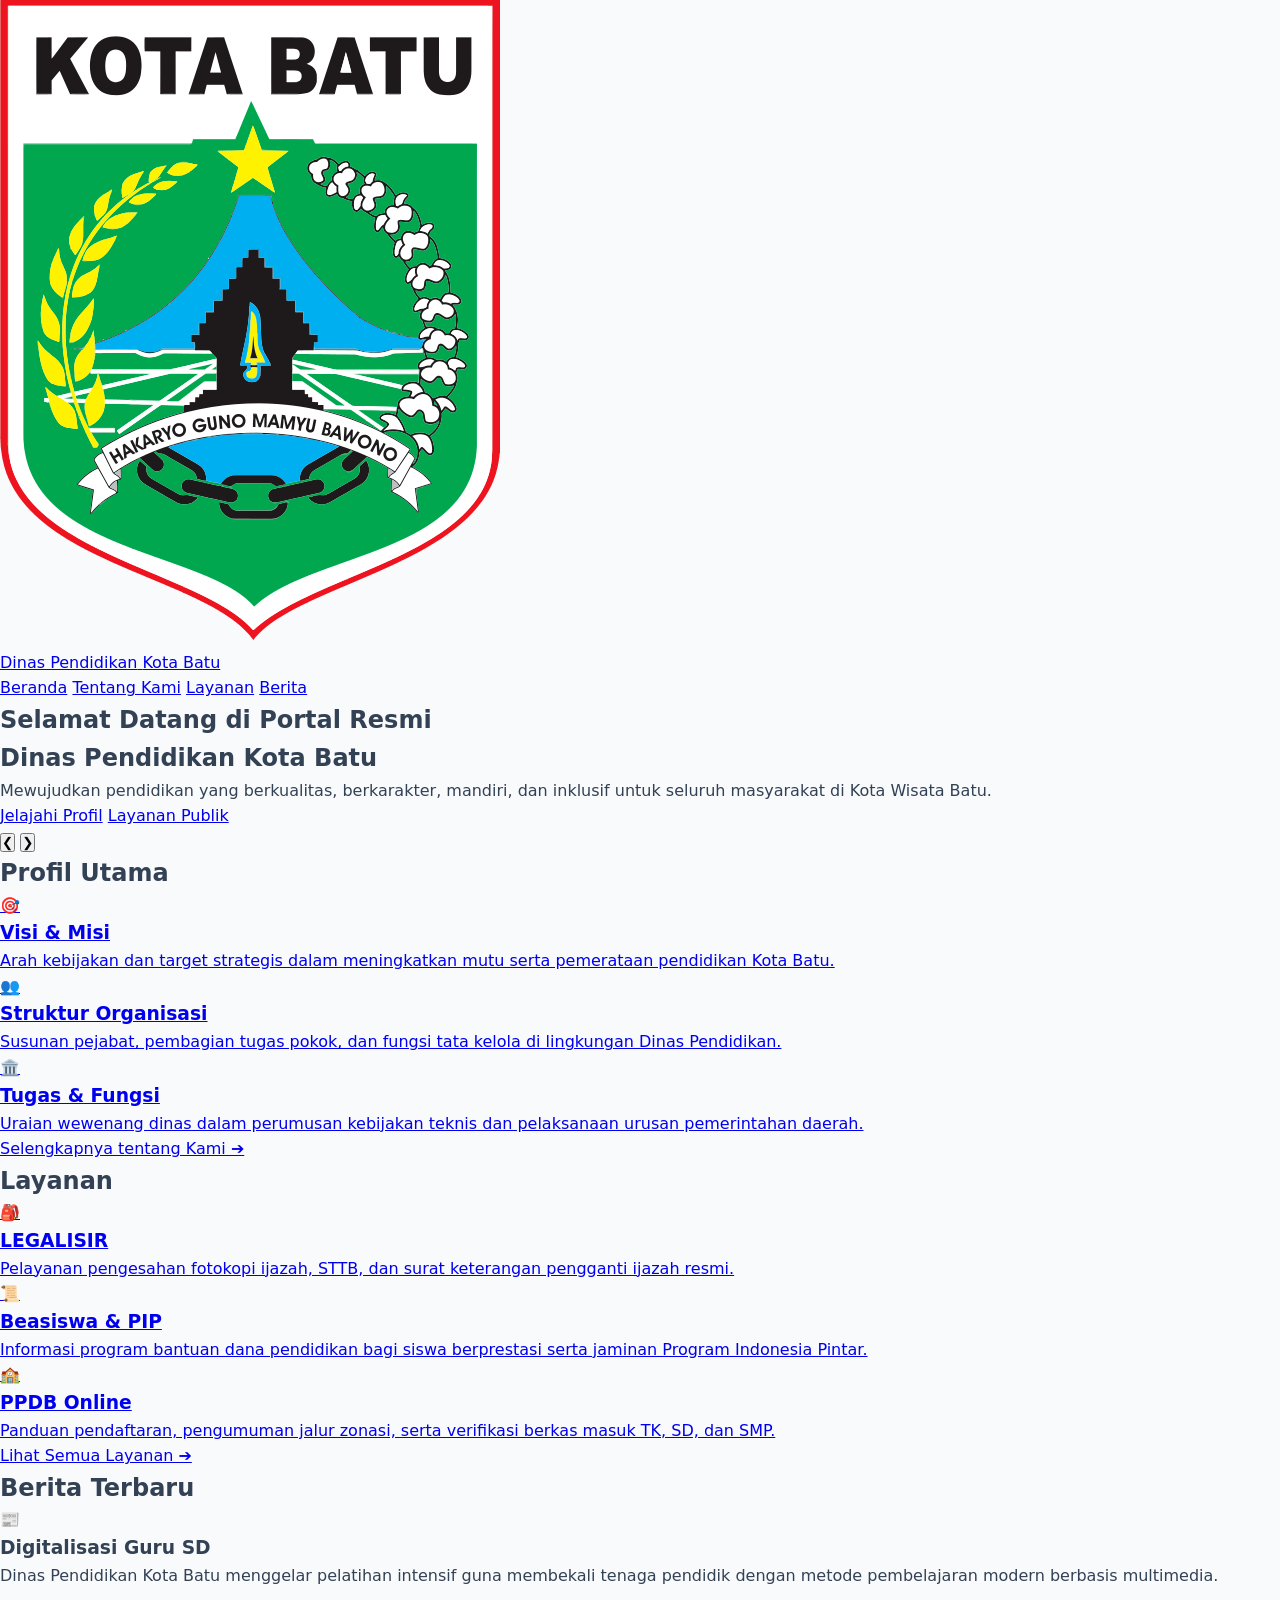
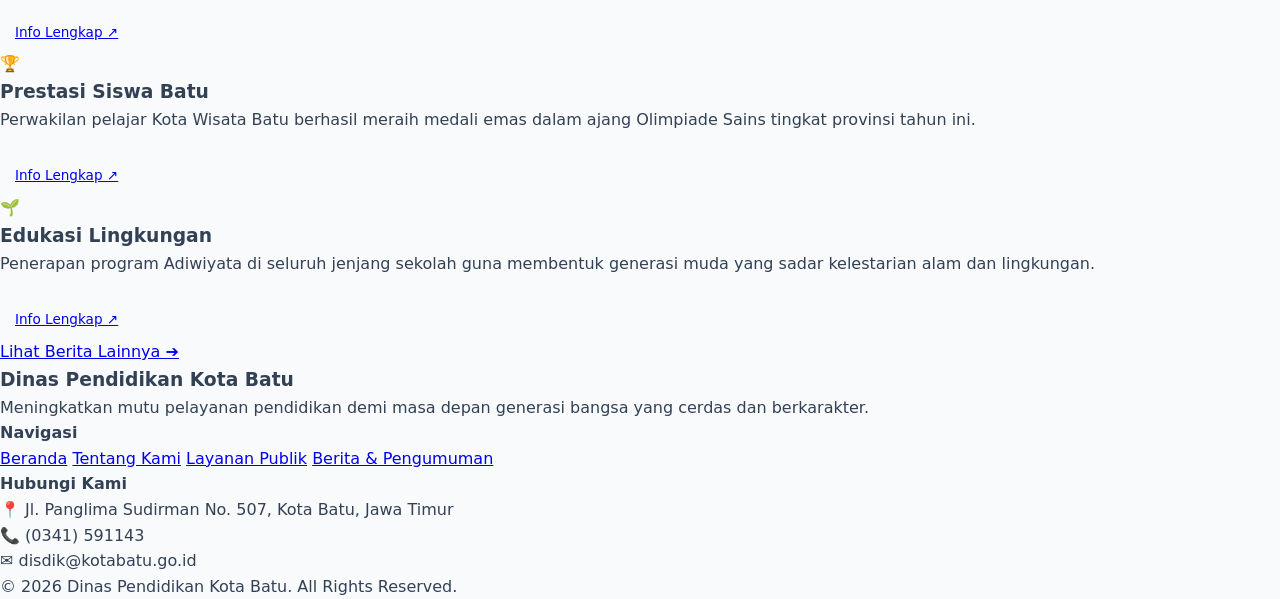
==== index.html @ 6e07c4e6 "Update index.html" ====
<!DOCTYPE html>
<html lang="id">
<head>
    <meta charset="UTF-8">
    <meta name="viewport" content="width=device-width, initial-scale=1.0">
    <title>Dindik Kota Batu - Beranda</title>
    <!-- MENGGUNAKAN FILE CSS UTAMA ANDA -->
    <link rel="stylesheet" href="style.css">
</head>
<body>

    <!-- BAGIAN NAVIGATION HEADER -->
    <header>
        <div class="logo">
            <a href="index.html">
                <img src="kotabatu.png" alt="Logo Kota Batu">
                <div class="logo-title">
                    <span class="text-top">Dinas Pendidikan</span>
                    <span class="text-bottom">Kota Batu</span>
                </div>
            </a>
        </div>
        
        <!-- TOMBOL HAMBURGER MOBILE -->
        <div class="menu-toggle" id="mobile-menu">
            <span class="bar"></span>
            <span class="bar"></span>
            <span class="bar"></span>
        </div>
        
        <!-- Bagian Menu Navigasi -->
        <nav>
            <a href="index.html" class="active">Beranda</a>
            <a href="tentang.html">Tentang Kami</a>
            <a href="layanan.html">Layanan</a>
            <a href="berita.html">Berita</a>
        </nav>
    </header>

    <!-- KONTEN UTAMA WEBSITE -->
    <main>
        <!-- 1. HERO SECTION WITH SLIDER -->
        <section class="hero-section">
            <div class="hero-slider">
                <div class="slide active" style="background-image: url('images/pemandangan1.jpg');"></div>
                <div class="slide" style="background-image: url('images/guru1.jpg');"></div>
                <div class="slide" style="background-image: url('images/anak\ SD.jpg');"></div>
            </div>

            <div class="hero-overlay"></div> 
            
            <div class="hero-content">
                <h1>Selamat Datang di Portal Resmi<br><span class="highlight">Dinas Pendidikan Kota Batu</span></h1>
                <p>Mewujudkan pendidikan yang berkualitas, berkarakter, mandiri, dan inklusif untuk seluruh masyarakat di Kota Wisata Batu.</p>
                <div class="hero-buttons">
                    <a href="tentang.html" class="btn btn-primary">Jelajahi Profil</a>
                    <a href="layanan.html" class="btn btn-secondary">Layanan Publik</a>
                </div>
            </div>

            <button class="slider-btn prev-btn" aria-label="Sebelumnya">❮</button>
            <button class="slider-btn next-btn" aria-label="Berikutnya">❯</button>

            <div class="slider-dots">
                <span class="dot active"></span>
                <span class="dot"></span>
                <span class="dot"></span>
            </div>
        </section>

        <!-- 2. PROFIL UTAMA SECTION (GRID LAYOUT) -->
        <section id="profil" class="services-section">
            <div class="services-container">
                <div class="services-header">
                    <h2>Profil Utama</h2>
                </div>
                
                <div class="services-grid">
                    <!-- KARTU VISI MISI -->
                    <a href="tentang.html#visi-misi" class="service-card-wrapper">
                        <div class="service-card">
                            <div class="service-icon">🎯</div>
                            <h3>Visi & Misi</h3>
                            <p>Arah kebijakan dan target strategis dalam meningkatkan mutu serta pemerataan pendidikan Kota Batu.</p>
                        </div>
                    </a>

                    <!-- KARTU STRUKTUR ORGANISASI -->
                    <a href="tentang.html#struktur" class="service-card-wrapper">
                        <div class="service-card">
                            <div class="service-icon">👥</div>
                            <h3>Struktur Organisasi</h3>
                            <p>Susunan pejabat, pembagian tugas pokok, dan fungsi tata kelola di lingkungan Dinas Pendidikan.</p>
                        </div>
                    </a>

                    <!-- KARTU SEJARAH / TUGAS POKOK -->
                    <a href="tentang.html#tupoksi" class="service-card-wrapper">
                        <div class="service-card">
                            <div class="service-icon">🏛️</div>
                            <h3>Tugas & Fungsi</h3>
                            <p>Uraian wewenang dinas dalam perumusan kebijakan teknis dan pelaksanaan urusan pemerintahan daerah.</p>
                        </div>
                    </a>
                </div>

                <!-- TOMBOL SELENGKAPNYA PROFIL -->
                <div class="section-action">
                    <a href="tentang.html" class="btn-more">Selengkapnya tentang Kami ➔</a>
                </div>
            </div>
        </section>
        <!-- 3. LAYANAN UNGGULAN SECTION (GRID LAYOUT) -->
        <section id="layanan" class="services-section">
            <div class="services-container">
                <div class="services-header">
                    <h2>Layanan</h2>
                </div>
                
                <div class="services-grid">
                    <!-- KARTU LEGALISIR -->
                    <a href="layanan.html#legalisir" class="service-card-wrapper">
                        <div class="service-card">
                            <div class="service-icon">🎒</div>
                            <h3>LEGALISIR</h3>
                            <p>Pelayanan pengesahan fotokopi ijazah, STTB, dan surat keterangan pengganti ijazah resmi.</p>
                        </div>
                    </a>

                    <!-- KARTU BEASISWA & PIP -->
                    <a href="layanan.html#beasiswa-pip" class="service-card-wrapper">
                        <div class="service-card">
                            <div class="service-icon">📜</div>
                            <h3>Beasiswa & PIP</h3>
                            <p>Informasi program bantuan dana pendidikan bagi siswa berprestasi serta jaminan Program Indonesia Pintar.</p>
                        </div>
                    </a>

                    <!-- KARTU PPDB -->
                    <a href="layanan.html#ppdb" class="service-card-wrapper">
                        <div class="service-card">
                            <div class="service-icon">🏫</div>
                            <h3>PPDB Online</h3>
                            <p>Panduan pendaftaran, pengumuman jalur zonasi, serta verifikasi berkas masuk TK, SD, dan SMP.</p>
                        </div>
                    </a>
                </div>

                <!-- SATU TOMBOL SELENGKAPNYA LAYANAN -->
                <div class="section-action">
                    <a href="layanan.html" class="btn-more">Lihat Semua Layanan ➔</a>
                </div>
            </div>
        </section>

        <!-- 4. SEKSI BERITA TERBARU (SINKRON TOTAL DENGAN FORMAT SECTION LAYANAN) -->
        <section id="berita" class="services-section">
            <div class="services-container">
                <div class="services-header">
                    <h2>Berita Terbaru</h2>
                </div>
                
                <div class="services-grid">
                    <!-- KARTU BERITA 1 -->
                    <div class="service-card" id="berita-1">
                        <div class="service-icon">📰</div>
                        <h3>Digitalisasi Guru SD</h3>
                        <p style="margin-bottom: 25px;">Dinas Pendidikan Kota Batu menggelar pelatihan intensif guna membekali tenaga pendidik dengan metode pembelajaran modern berbasis multimedia.</p>
                        <div style="display: flex; gap: 10px; margin-top: auto; flex-wrap: wrap;">
                            <a href="berita.html" class="btn-more" style="padding: 8px 15px; font-size: 0.85rem;">Info Lengkap ↗</a>
                        </div>
                    </div>

                    <!-- KARTU BERITA 2 -->
                    <div class="service-card" id="berita-2">
                        <div class="service-icon">🏆</div>
                        <h3>Prestasi Siswa Batu</h3>
                        <p style="margin-bottom: 25px;">Perwakilan pelajar Kota Wisata Batu berhasil meraih medali emas dalam ajang Olimpiade Sains tingkat provinsi tahun ini.</p>
                        <div style="display: flex; gap: 10px; margin-top: auto; flex-wrap: wrap;">
                            <a href="berita.html" class="btn-more" style="padding: 8px 15px; font-size: 0.85rem;">Info Lengkap ↗</a>
                        </div>
                    </div>

                    <!-- KARTU BERITA 3 -->
                    <div class="service-card" id="berita-3">
                        <div class="service-icon">🌱</div>
                        <h3>Edukasi Lingkungan</h3>
                        <p style="margin-bottom: 25px;">Penerapan program Adiwiyata di seluruh jenjang sekolah guna membentuk generasi muda yang sadar kelestarian alam dan lingkungan.</p>
                        <div style="display: flex; gap: 10px; margin-top: auto; flex-wrap: wrap;">
                            <a href="berita.html" class="btn-more" style="padding: 8px 15px; font-size: 0.85rem;">Info Lengkap ↗</a>
                        </div>
                    </div>
                </div>

                <!-- SATU TOMBOL SELENGKAPNYA BERITA -->
                <div class="section-action">
                    <a href="berita.html" class="btn-more">Lihat Berita Lainnya ➔</a>
                </div>
            </div>
        </section>
    </main>

    <!-- BAGIAN FOOTER (SINKRON DENGAN HALAMAN LAYANAN) -->
    <footer class="site-footer">
        <div class="footer-main">
            <div class="footer-column footer-brand">
                <h3>Dinas Pendidikan Kota Batu</h3>
                <p>Meningkatkan mutu pelayanan pendidikan demi masa depan generasi bangsa yang cerdas dan berkarakter.</p>
            </div>
            <div class="footer-column footer-links">
                <h4>Navigasi</h4>
                <a href="index.html">Beranda</a>
                <a href="tentang.html">Tentang Kami</a>
                <a href="layanan.html">Layanan Publik</a>
                <a href="berita.html">Berita & Pengumuman</a>
            </div>
            <div class="footer-column footer-contact-info">
                <h4>Hubungi Kami</h4>
                <p>📍 Jl. Panglima Sudirman No. 507, Kota Batu, Jawa Timur</p>
                <p>📞 (0341) 591143</p>
                <p>✉️ disdik@kotabatu.go.id</p>
            </div>
        </div>
        <div class="footer-copyright">
            <p>&copy; 2026 Dinas Pendidikan Kota Batu. All Rights Reserved.</p>
        </div>
    </footer>

    <!-- SKRIP UTAMA WEBSITE -->
    <script src="script.js"></script>
</body>
</html>
---- style.css ----
:root {
    --primary-color: #1e3a8a;    
    --accent-color: #059669;     
    --accent-hover: #047857;
    --text-main: #334155;        
    --text-muted: #64748b;       
    --bg-body: #f8fafc;          
    --bg-card: #ffffff;
    --border-color: #e2e8f0;
    --radius-md: 12px;
    --shadow-sm: 0 4px 6px -1px rgba(0, 0, 0, 0.05);
    --shadow-lg: 0 10px 15px -3px rgba(30, 58, 138, 0.08);
}

* {
    margin: 0;
    padding: 0;
    box-sizing: border-box;
    font-family: 'Segoe UI', system-ui, sans-serif;
}

body {
    background-color: var(--bg-body);
    color: var(--text-main);
    line-height: 1.6;
}

.hero-header {
    background: linear-gradient(135deg, #1e3a8a 0%, #0f172a 100%);
    color: #ffffff;
    padding: 4rem 1.5rem;
    text-align: center;
    border-bottom: 5px solid var(--accent-color);
}

.header-container {
    max-width: 800px;
    margin: 0 auto;
}

.hero-tag {
    background-color: rgba(5, 150, 105, 0.2);
    border: 1px solid var(--accent-color);
    color: #34d399;
    padding: 0.4rem 1rem;
    border-radius: 50px;
    font-size: 0.85rem;
    font-weight: 600;
    display: inline-block;
    margin-bottom: 1.2rem;
}

.hero-title {
    font-size: 2.5rem;
    font-weight: 800;
    margin-bottom: 1rem;
}

.hero-subtitle {
    color: #cbd5e1;
    font-size: 1.1rem;
}

.main-container {
    max-width: 1240px;
    margin: 3rem auto;
    padding: 0 1.5rem;
    display: grid;
    grid-template-columns: 1fr;
    gap: 2.5rem;
}

@media (min-width: 992px) {
    .main-container {
        grid-template-columns: 7fr 5fr;
        align-items: start;
    }
    .sticky-column {
        position: sticky;
        top: 2rem;
    }
}

.left-column {
    display: flex;
    flex-direction: column;
    gap: 2rem;
}

.card-box {
    background-color: var(--bg-card);
    border: 1px solid var(--border-color);
    border-radius: var(--radius-md);
    padding: 2rem;
    box-shadow: var(--shadow-sm);
}

.card-box.no-margin { margin: 0; }

.section-title {
    font-size: 1.35rem;
    color: var(--primary-color);
    margin-bottom: 1.5rem;
}

.sub-title {
    font-size: 1.15rem;
    color: var(--primary-color);
    margin-bottom: 1.2rem;
}

.grid-2-col {
    display: grid;
    grid-template-columns: repeat(auto-fit, minmax(250px, 1fr));
    gap: 1.5rem;
}

.grid-2-col.gap-small { gap: 1rem; }

.info-item {
    display: flex;
    gap: 1rem;
}

.info-icon {
    font-size: 1.75rem;
    background: #f1f5f9;
    padding: 0.5rem;
    border-radius: 8px;
    height: fit-content;
}

.info-item h3 { font-size: 1.05rem; margin-bottom: 0.25rem;}
.info-item p { font-size: 0.9rem; color: var(--text-muted); }

.table-wrapper {
    overflow-x: auto;
    border: 1px solid var(--border-color);
    border-radius: 8px;
}

table {
    width: 100%;
    border-collapse: collapse;
}

th {
    background-color: #f1f5f9;
    color: var(--primary-color);
    padding: 0.75rem 1rem;
}

td {
    padding: 1rem;
    border-bottom: 1px solid var(--border-color);
}

.font-bold { font-weight: 600; }
.list-styled { list-style: none; }
.list-styled li { margin-bottom: 0.75rem; display: flex; gap: 0.5rem; }
.list-styled li span { color: var(--accent-color); font-weight: bold; }
.list-numbered { margin-left: 1.2rem; }
.list-numbered li { margin-bottom: 0.75rem; }

.form-box {
    background-color: var(--bg-card);
    border: 2px solid var(--primary-color);
    border-radius: var(--radius-md);
    padding: 2rem;
    box-shadow: var(--shadow-lg);
}

.form-header {
    margin-bottom: 1.5rem;
    border-bottom: 1px solid var(--border-color);
    padding-bottom: 1rem;
}

.form-header h2 { color: var(--primary-color); font-size: 1.4rem; margin-bottom: 0.5rem;}
.form-header p { font-size: 0.88rem; color: var(--text-muted); }

.form-group { margin-bottom: 1.25rem; }
.form-group label { display: block; font-size: 0.9rem; font-weight: 600; margin-bottom: 0.5rem; }

.form-group input, .form-group select {
    width: 100%;
    padding: 0.75rem 1rem;
    border: 1px solid #cbd5e1;
    border-radius: 8px;
    font-size: 0.95rem;
}

.form-group input:focus, .form-group select:focus {
    outline: none;
    border-color: var(--primary-color);
    box-shadow: 0 0 0 4px rgba(30, 58, 138, 0.15);
}

.form-group input::-webkit-outer-spin-button,
.form-group input::-webkit-inner-spin-button {
    -webkit-appearance: none;
    margin: 0;
}

.checkbox-group { display: flex; gap: 0.5rem; margin: 1.5rem 0; }
.label-inline { font-size: 0.85rem; color: #475569; }

.btn-submit {
    width: 100%;
    background-color: var(--accent-color);
    color: #ffffff;
    border: none;
    padding: 0.9rem;
    font-size: 1rem;
    font-weight: 600;
    border-radius: 8px;
    cursor: pointer;
    transition: all 0.2s;
}

.btn-submit:hover { background-color: var(--accent-hover); }

.main-footer {
    background-color: #0f172a;
    color: #94a3b8;
    text-align: center;
    padding: 3rem 1.5rem;
    font-size: 0.9rem;
    border-top: 4px solid var(--primary-color);
}

.footer-bold { color: #ffffff; font-weight: 600; margin-bottom: 0.5rem; }
.footer-copy { margin-top: 1.5rem; font-size: 0.8rem; }
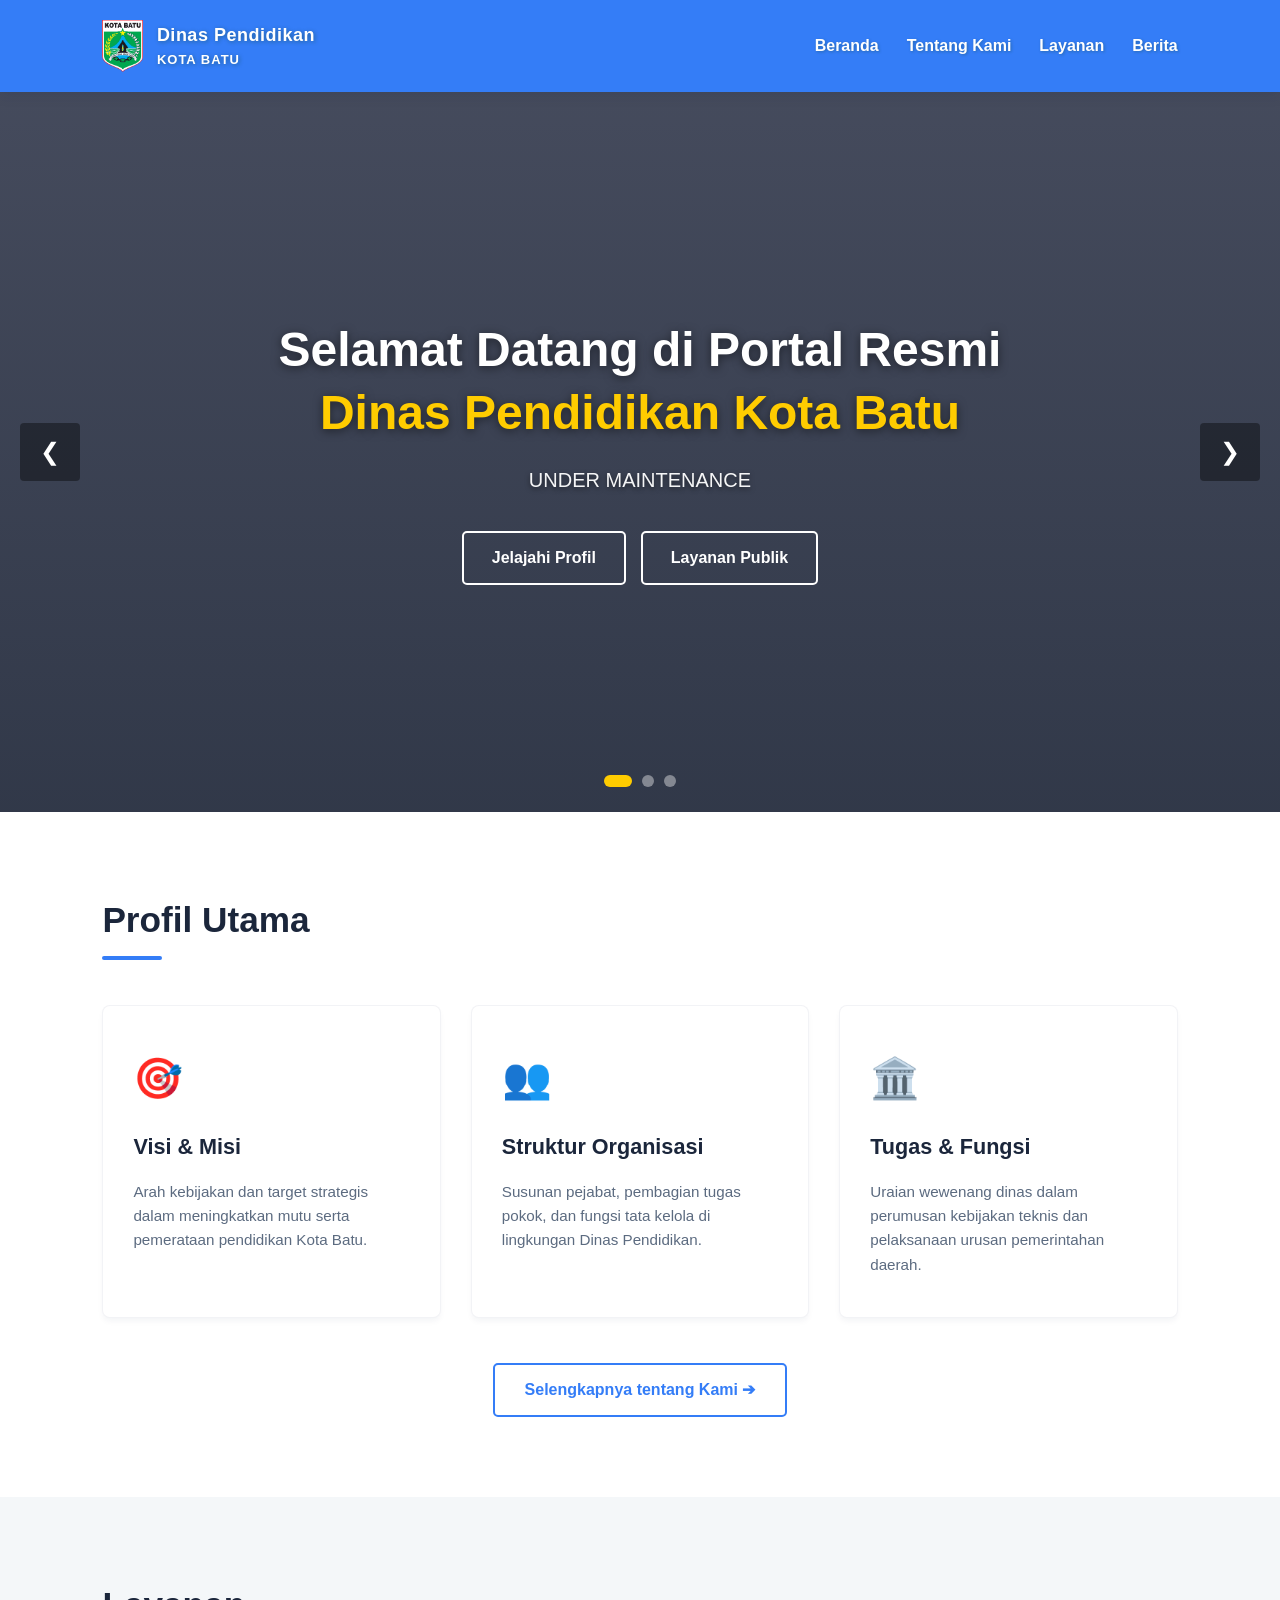
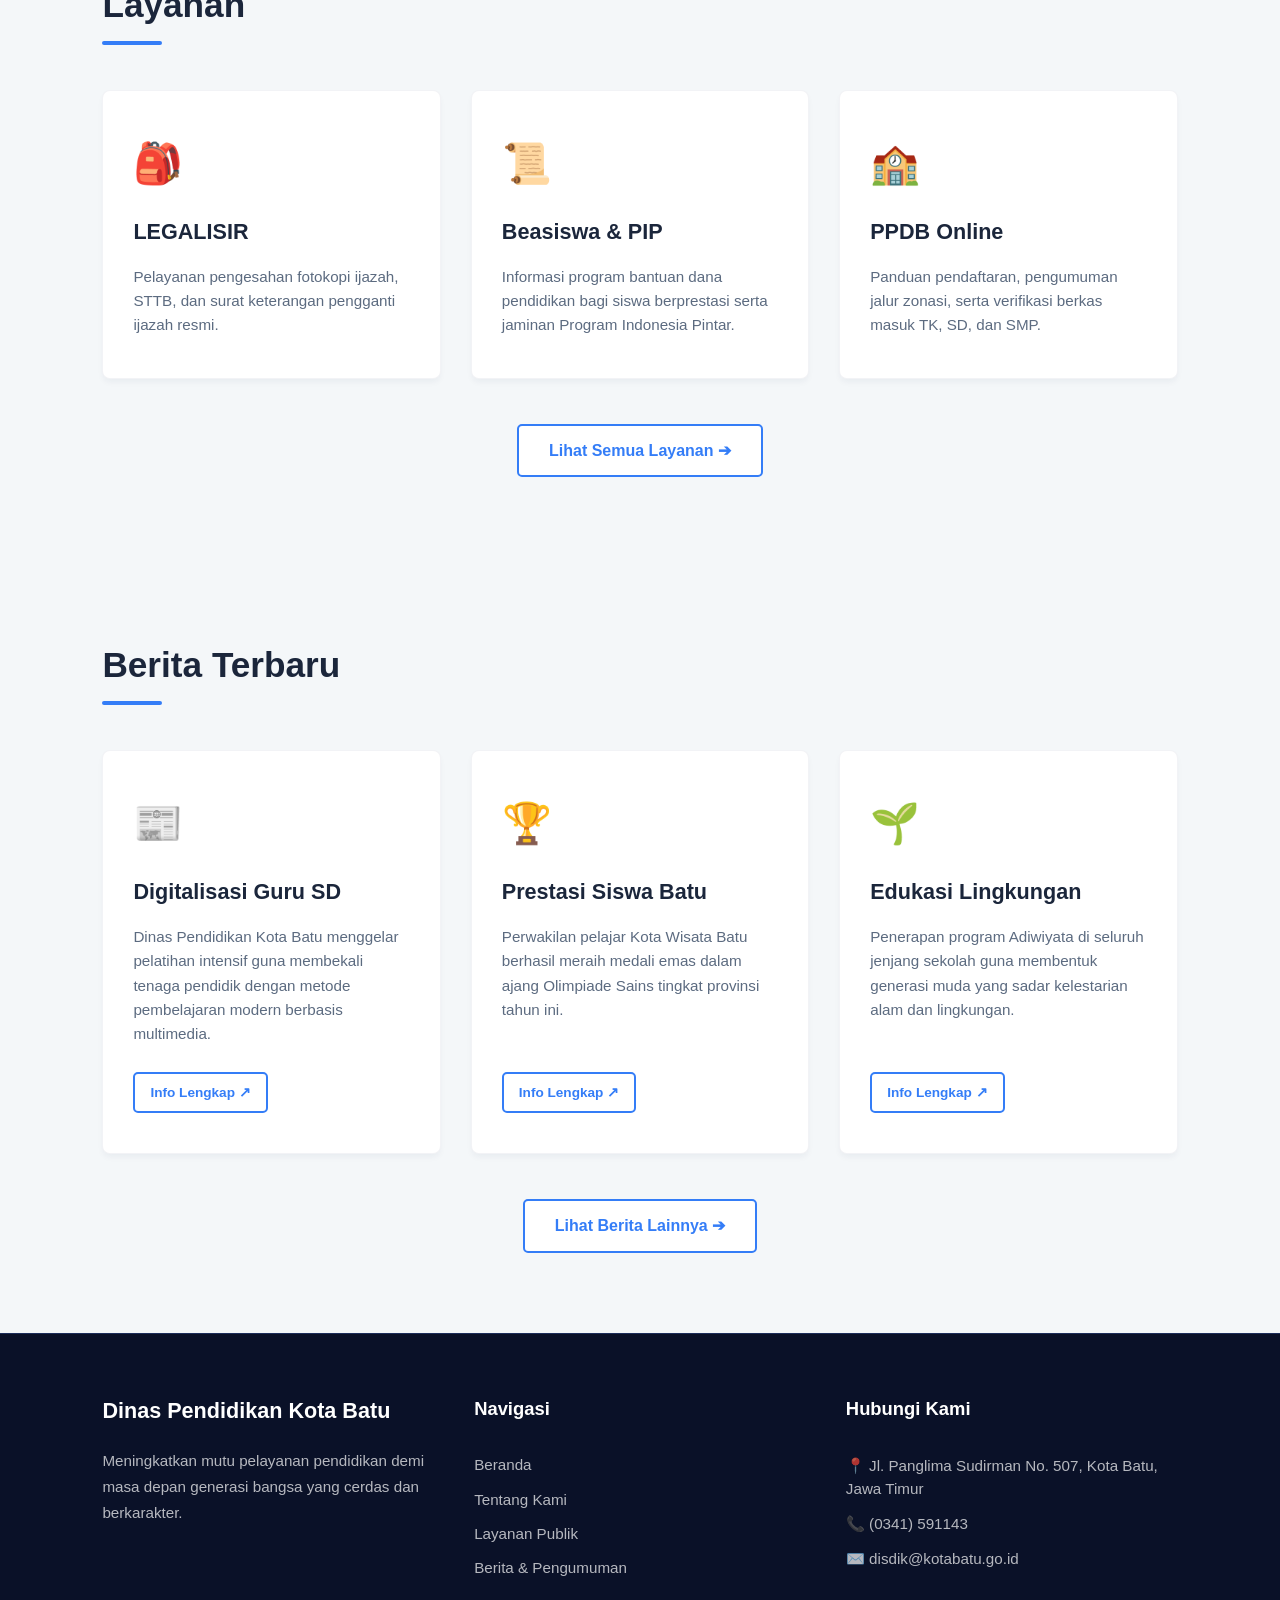
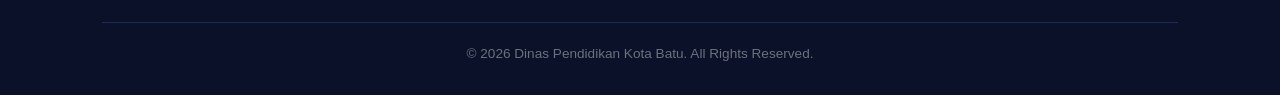
==== commit 3e175dd6: "Update index.html" ====
--- a/index.html
+++ b/index.html
@@ -51,7 +51,7 @@
             
             <div class="hero-content">
                 <h1>Selamat Datang di Portal Resmi<br><span class="highlight">Dinas Pendidikan Kota Batu</span></h1>
-                <p>Mewujudkan pendidikan yang berkualitas, berkarakter, mandiri, dan inklusif untuk seluruh masyarakat di Kota Wisata Batu.</p>
+                <p>UNDER MAINTENANCE</p>
                 <div class="hero-buttons">
                     <a href="tentang.html" class="btn btn-primary">Jelajahi Profil</a>
                     <a href="layanan.html" class="btn btn-secondary">Layanan Publik</a>
--- a/style.css
+++ b/style.css
@@ -1,233 +1,659 @@
+/* ==========================================================================
+   1. VARIABLES, RESET & BASIC STYLES
+   ========================================================================== */
 :root {
-    --primary-color: #1e3a8a;    
-    --accent-color: #059669;     
-    --accent-hover: #047857;
-    --text-main: #334155;        
-    --text-muted: #64748b;       
-    --bg-body: #f8fafc;          
-    --bg-card: #ffffff;
-    --border-color: #e2e8f0;
-    --radius-md: 12px;
-    --shadow-sm: 0 4px 6px -1px rgba(0, 0, 0, 0.05);
-    --shadow-lg: 0 10px 15px -3px rgba(30, 58, 138, 0.08);
+    /* Tema Warna Utama (Biru Cerah) */
+    --primary-color: #347DF7;       
+    --primary-hover: #1a64df;      
+    --primary-light: #6ba2ff;      
+    --accent-color: #ffcc00;       
+    --accent-hover: #e6b800;       
+    
+    /* Warna Dasar & Teks */
+    --bg-light: #f4f7f9;
+    --bg-white: #ffffff;
+    --text-dark: #1b263b;          
+    --text-muted: #5c6b80;         
+    --text-light: #ffffff;
+    
+    /* Tema Gelap (Footer & Overlay) */
+    --bg-dark: #0a1128;            
+    --border-dark: #1c2d5a;        
+    
+    /* Efek & Bayangan */
+    --shadow-sm: 0 4px 6px -1px rgba(10, 30, 80, 0.05);
+    --shadow-md: 0 4px 12px rgba(10, 30, 80, 0.15);
+    --shadow-lg: 0 12px 30px rgba(52, 125, 247, 0.15);
+    --transition-fast: all 0.3s ease;
 }
 
 * {
+    box-sizing: border-box;
     margin: 0;
     padding: 0;
+}
+
+html {
+    scroll-behavior: smooth;
+}
+
+body {
+    font-family: 'Segoe UI', Tahoma, Geneva, Verdana, sans-serif;
+    background-color: var(--bg-light);
+    color: var(--text-dark);
+    line-height: 1.6;
+    width: 100%;
+    overflow-x: hidden;
+    padding-top: 92px; 
+}
+
+img {
+    max-width: 100%;
+    height: auto;
+}
+
+/* ==========================================================================
+   2. DROPDOWN SUB-MENU SYSTEM
+   ========================================================================== */
+.dropdown-content {
+    display: none;
+    position: absolute;
+    background-color: #212529; 
+    min-width: 160px;
+    box-shadow: 0px 8px 16px rgba(0,0,0,0.2);
+    border-radius: 4px;
+    z-index: 1001;
+    top: 100%;
+    left: 0;
+}
+
+.dropdown-content a {
+    color: #ffffff !important;
+    padding: 12px 16px;
+    text-decoration: none;
+    display: block;
+    font-size: 0.9rem;
+    text-align: left;
+}
+
+.dropdown-content a:hover {
+    background-color: var(--primary-color);
+}
+
+.dropdown:hover .dropdown-content {
+    display: block;
+}
+/* ==========================================================================
+   3. HEADER & NAVIGATION
+   ========================================================================== */
+header {
+    background-color: #347DF7; 
+    display: flex;
+    justify-content: space-between;
+    align-items: center;
+    padding: 20px 8%;
+    position: fixed; 
+    top: 0;
+    left: 0;
+    width: 100%;
+    z-index: 99999 !important; 
+    box-shadow: 0 4px 12px rgba(10, 30, 80, 0.1); 
+    transition: background-color 0.3s ease, padding 0.3s ease, box-shadow 0.3s ease;
+}
+
+header.header-scrolled {
+    background-color: rgba(52, 125, 247, 0.9) !important; 
+    backdrop-filter: blur(8px); 
+    -webkit-backdrop-filter: blur(8px);
+    padding: 14px 8%; 
+    box-shadow: 0 4px 12px rgba(10, 30, 80, 0.15); 
+}
+
+.logo a {
+    display: flex;
+    align-items: center;
+    text-decoration: none;
+}
+
+.logo img {
+    height: 52px;
+    width: auto;
+    margin-right: 14px;
+    object-fit: contain;
+}
+
+.logo-title {
+    display: flex;
+    flex-direction: column;
+}
+
+.text-top, .text-bottom {
+    color: var(--text-light);
+    font-weight: 700;
+    text-shadow: 1px 1px 4px rgba(10, 60, 20, 0.4);
+}
+
+.text-top { font-size: clamp(15px, calc(1.2vw + 10px), 18px); letter-spacing: 0.5px; }
+.text-bottom { font-size: clamp(11px, calc(0.8vw + 8px), 13px); text-transform: uppercase; letter-spacing: 1px; }
+
+nav { display: flex; align-items: center; }
+nav a {
+    text-decoration: none;
+    color: var(--text-light);
+    font-size: clamp(14px, calc(1vw + 10px), 16px);
+    font-weight: 600;
+    margin-left: 28px;
+    padding: 6px 0;
+    position: relative;
+    transition: var(--transition-fast);
+    text-shadow: 1px 1px 3px rgba(10, 60, 20, 0.3);
+}
+
+nav a::after {
+    content: '';
+    position: absolute;
+    width: 0;
+    height: 2.5px;
+    bottom: 0;
+    left: 0;
+    background-color: var(--text-light);
+    transition: var(--transition-fast);
+}
+
+nav a:hover { opacity: 0.9; }
+nav a:hover::after { width: 100%; }
+
+.menu-toggle {
+    display: none;
+    flex-direction: column;
+    justify-content: space-between;
+    width: 30px;
+    height: 21px;
+    cursor: pointer;
+    z-index: 100000;
+}
+
+.menu-toggle .bar {
+    height: 3px;
+    width: 100%;
+    background-color: var(--text-light);
+    border-radius: 10px;
+    transition: all 0.3s ease-in-out;
+}
+
+@media (max-width: 992px) {
+    .menu-toggle { display: flex; }
+    header nav {
+        position: fixed !important;
+        top: 0 !important;
+        right: -300px !important;
+        left: auto !important;
+        width: 240px !important;
+        height: 100vh !important;
+        background-color: #347DF7 !important;
+        flex-direction: column !important;
+        justify-content: flex-start !important;
+        padding: 70px 0 20px 0 !important;
+        transition: right 0.3s ease-in-out !important;
+        box-shadow: -5px 0 15px rgba(0,0,0,0.2) !important;
+        display: flex !important;
+    }
+    header nav.active { right: 0 !important; }
+    header nav a {
+        margin: 0 !important; 
+        display: block !important;
+        width: 100% !important;
+        text-align: left !important;
+        padding: 10px 20px !important;
+        border-bottom: 1px solid rgba(255, 255, 255, 0.15) !important;
+        box-sizing: border-box !important;
+        transition: background 0.2s ease !important;
+        font-size: 0.95rem !important;
+    }
+    header nav a:hover, header nav a.active { background-color: rgba(255, 255, 255, 0.1) !important; }
+    header nav a:last-child { border-bottom: none !important; }
+}
+
+/* ==========================================================================
+   4. HERO SECTION WITH SLIDER
+   ========================================================================== */
+.hero-section {
+    position: relative;
+    height: 80vh;
+    min-height: 500px;
+    overflow: hidden;
+    display: flex;
+    align-items: center;
+    justify-content: center;
+    text-align: center;
+    color: var(--text-light);
+}
+
+.hero-slider { 
+    position: absolute; 
+    top: 0; 
+    left: 0; 
+    width: 100%; 
+    height: 100%; 
+    z-index: 0; 
+}
+
+.hero-slider .slide {
+    position: absolute;
+    top: 0; 
+    left: 0; 
+    width: 100%; 
+    height: 100%;
+    background-size: cover;
+    background-position: center;
+    background-repeat: no-repeat;
+    opacity: 0;
+    transition: opacity 1.5s ease-in-out;
+}
+
+.hero-slider .slide.active { opacity: 1; }
+
+.hero-overlay {
+    position: absolute; 
+    top: 0; 
+    left: 0; 
+    width: 100%; 
+    height: 100%;
+    background: linear-gradient(rgba(10, 17, 40, 0.75), rgba(15, 23, 42, 0.85));
+    z-index: 1;
+}
+
+.hero-content { 
+    position: relative; 
+    z-index: 2; 
+    max-width: 800px; 
+    padding: 0 20px; 
+}
+
+.hero-content h1 { 
+    font-size: clamp(1.8rem, calc(4vw + 1rem), 3rem); 
+    font-weight: 800; 
+    line-height: 1.3; 
+    margin-bottom: 20px; 
+    text-shadow: 0 2px 10px rgba(0,0,0,0.5); 
+}
+
+.hero-content .highlight { color: var(--accent-color); }
+
+.hero-content p { 
+    font-size: clamp(1rem, calc(1.5vw + 0.5rem), 1.25rem); 
+    margin-bottom: 35px; 
+    opacity: 0.95; 
+    text-shadow: 0 2px 5px rgba(0,0,0,0.5); 
+}
+
+.hero-buttons { 
+    display: flex; 
+    justify-content: center; 
+    gap: 15px; 
+    flex-wrap: wrap; 
+}
+
+.btn {
+    padding: 12px 28px;
+    font-weight: 600;
+    border-radius: 5px;
+    transition: var(--transition-fast);
+    font-size: 1rem;
+    cursor: pointer;
+    text-decoration: none;
+    display: inline-block;
+    background-color: transparent;
+    color: var(--text-light);
+    border: 2px solid var(--text-light);
+}
+
+.btn:hover { 
+    background-color: var(--text-light); 
+    color: var(--bg-dark); 
+    transform: translateY(-2px); 
+}
+
+.slider-btn {
+    position: absolute; 
+    top: 50%; 
+    transform: translateY(-50%);
+    background-color: rgba(0, 0, 0, 0.4); 
+    color: var(--text-light);
+    border: none; 
+    font-size: 1.5rem; 
+    padding: 15px 20px;
+    cursor: pointer; 
+    z-index: 3; 
+    border-radius: 4px; 
+    transition: var(--transition-fast);
+}
+
+.slider-btn:hover { background-color: rgba(0, 0, 0, 0.7); }
+.prev-btn { left: 20px; }
+.next-btn { right: 20px; }
+
+.slider-dots { 
+    position: absolute; 
+    bottom: 25px; 
+    left: 50%; 
+    transform: translateX(-50%); 
+    z-index: 3; 
+    display: flex; 
+    gap: 10px; 
+}
+
+.slider-dots .dot { 
+    width: 12px; 
+    height: 12px; 
+    background-color: rgba(255, 255, 255, 0.4); 
+    border-radius: 50%; 
+    cursor: pointer; 
+    transition: var(--transition-fast); 
+}
+
+.slider-dots .dot.active { 
+    background-color: var(--accent-color); 
+    width: 28px; 
+    border-radius: 6px; 
+}
+/* ==========================================================================
+   5. GRID LAYOUT (BERANDA, PROFIL, LAYANAN)
+   ========================================================================== */
+.services-section { padding: 80px 8%; }
+#profil { background-color: var(--bg-white); }
+#layanan { background-color: var(--bg-light); }
+
+.services-container { 
+    max-width: 1200px; 
+    margin: 0 auto; 
+}
+
+.services-header { 
+    margin-bottom: 45px; 
+    text-align: left;
+}
+
+.services-header h2 { 
+    font-size: 2.2rem; 
+    font-weight: 700; 
+    color: var(--text-dark); 
+    position: relative; 
+    padding-bottom: 12px;
+}
+
+.services-header h2::after {
+    content: '';
+    position: absolute;
+    bottom: 0;
+    left: 0;
+    width: 60px;
+    height: 4px;
+    background-color: var(--primary-color);
+    border-radius: 2px;
+}
+
+.services-grid {
+    display: grid;
+    grid-template-columns: repeat(auto-fit, minmax(300px, 1fr));
+    gap: 30px;
+    margin-bottom: 45px;
+}
+
+.service-card-wrapper {
+    text-decoration: none;
+    color: inherit;
+    display: block;
+}
+
+.service-card {
+    background-color: var(--bg-white);
+    padding: 40px 30px;
+    border-radius: 8px;
+    box-shadow: var(--shadow-sm);
+    transition: var(--transition-fast);
+    border: 1px solid rgba(10, 30, 80, 0.05);
+    height: 100%;
+    display: flex;
+    flex-direction: column;
+}
+
+.service-card:hover {
+    transform: translateY(-5px);
+    box-shadow: var(--shadow-md);
+    border-color: var(--primary-light);
+}
+
+.service-icon { font-size: 2.5rem; margin-bottom: 20px; }
+
+.service-card h3 {
+    font-size: 1.35rem;
+    font-weight: 700;
+    color: var(--text-dark);
+    margin-bottom: 15px;
+}
+
+.service-card p {
+    font-size: 0.95rem;
+    color: var(--text-muted);
+    line-height: 1.6;
+}
+
+.section-action { text-align: center; margin-top: 20px; }
+
+.btn-more {
+    display: inline-block;
+    padding: 12px 30px;
+    background-color: var(--bg-white);
+    color: var(--primary-color);
+    border: 2px solid var(--primary-color);
+    font-weight: 600;
+    border-radius: 5px;
+    text-decoration: none;
+    transition: var(--transition-fast);
+}
+
+.btn-more:hover {
+    background-color: var(--primary-color);
+    color: var(--text-light);
+    transform: translateY(-2px);
+}
+
+/* ==========================================================================
+   6. FOOTER STYLES (JUDUL PUTIH TERANG, KONTEN LEBIH GELAP)
+   ========================================================================== */
+.site-footer {
+    background-color: var(--bg-dark);
+    color: #ffffff;
+    padding: 60px 8% 30px 8%;
+    border-top: 1px solid var(--border-dark);
+    width: 100%;
     box-sizing: border-box;
-    font-family: 'Segoe UI', system-ui, sans-serif;
-}
-
-body {
-    background-color: var(--bg-body);
-    color: var(--text-main);
+}
+
+.footer-main {
+    max-width: 1200px;
+    margin: 0 auto;
+    display: flex;
+    flex-direction: row;
+    flex-wrap: wrap;
+    justify-content: space-between;
+    gap: 40px;
+}
+
+.footer-column { flex: 1 1 250px; }
+
+.footer-main h3 {
+    color: #ffffff; 
+    margin-bottom: 20px;
+    font-size: 1.35rem;
+    font-weight: 700;
+}
+
+.footer-main h4 {
+    color: #ffffff; 
+    margin-bottom: 20px;
+    font-size: 1.15rem;
+    font-weight: 700;
+    border-bottom: none !important;
+    padding-bottom: 0;
+    display: inline-block;
+}
+
+.footer-brand p {
+    color: rgba(255, 255, 255, 0.7); 
+    line-height: 1.7;
+    font-size: 0.95rem;
+}
+
+.footer-links { display: flex; flex-direction: column; gap: 10px; }
+
+.footer-links a {
+    color: rgba(255, 255, 255, 0.7); 
+    text-decoration: none;
+    font-size: 0.95rem;
+    transition: var(--transition-fast);
+    width: fit-content;
+}
+
+.footer-links a:hover { color: #ffffff; padding-left: 5px; }
+
+.footer-contact-info p {
+    margin: 12px 0;
+    color: rgba(255, 255, 255, 0.7); 
+    font-size: 0.95rem;
+    display: flex;
+    align-items: center;
+    gap: 12px;
+    line-height: 1.5;
+}
+
+.footer-copyright {
+    max-width: 1200px;
+    margin: 40px auto 0 auto;
+    text-align: center;
+    padding-top: 20px;
+    border-top: 1px solid var(--border-dark);
+    color: rgba(255, 255, 255, 0.4);
+    font-size: 0.85rem;
+}
+
+@media (max-width: 768px) {
+    .footer-main { flex-direction: column; gap: 30px; }
+    .site-footer { padding: 40px 20px 20px 20px; }
+    .footer-column { flex: 1 1 100%; }
+}
+
+/* ==========================================================================
+   7. NEWS PAGE STYLES (TOTAL RESPONSIVE NEWS GRID)
+   ========================================================================== */
+.category-filter {
+    display: flex;
+    justify-content: center;
+    gap: 12px;
+    margin: 30px 0 45px 0;
+    flex-wrap: wrap;
+    width: 100%;
+}
+
+.filter-btn {
+    padding: 10px 22px;
+    border: 2px solid var(--primary-color);
+    background-color: transparent;
+    color: var(--primary-color);
+    border-radius: 25px;
+    cursor: pointer;
+    font-weight: 600;
+    font-size: 0.95rem;
+    transition: var(--transition-fast);
+}
+
+.filter-btn.active, .filter-btn:hover {
+    background-color: var(--primary-color);
+    color: var(--text-light);
+    transform: translateY(-2px);
+    box-shadow: var(--shadow-sm);
+}
+
+.news-grid {
+    display: grid;
+    grid-template-columns: repeat(auto-fit, minmax(300px, 1fr));
+    gap: 30px;
+    margin-bottom: 50px;
+    width: 100%;
+}
+
+.news-card-wrapper { display: block; height: 100%; transition: var(--transition-fast); }
+.news-card-wrapper.hide { display: none !important; }
+
+.news-card {
+    background: var(--bg-white);
+    border-radius: 8px;
+    overflow: hidden;
+    box-shadow: var(--shadow-sm);
+    transition: var(--transition-fast);
+    display: flex;
+    flex-direction: column;
+    height: 100%;
+    border: 1px solid rgba(10, 30, 80, 0.05);
+}
+
+.news-card:hover {
+    transform: translateY(-5px);
+    box-shadow: var(--shadow-md);
+    border-color: var(--primary-light);
+}
+
+.news-image {
+    width: 100%;
+    height: 210px;
+    background-size: cover;
+    background-position: center;
+    background-repeat: no-repeat;
+    background-color: #e5e9f0;
+}
+
+.news-body {
+    padding: 25px;
+    display: flex;
+    flex-direction: column;
+    flex-grow: 1;
+}
+
+.news-meta {
+    font-size: 0.85rem;
+    color: var(--text-muted);
+    margin-bottom: 12px;
+    display: flex;
+    gap: 15px;
+    font-weight: 500;
+}
+
+.news-body h3 {
+    margin: 0 0 12px 0;
+    font-size: 1.25rem;
+    color: var(--text-dark);
+    line-height: 1.4;
+    font-weight: 700;
+}
+
+.news-body p {
+    color: var(--text-muted);
+    font-size: 0.95rem;
     line-height: 1.6;
-}
-
-.hero-header {
-    background: linear-gradient(135deg, #1e3a8a 0%, #0f172a 100%);
-    color: #ffffff;
-    padding: 4rem 1.5rem;
-    text-align: center;
-    border-bottom: 5px solid var(--accent-color);
-}
-
-.header-container {
-    max-width: 800px;
-    margin: 0 auto;
-}
-
-.hero-tag {
-    background-color: rgba(5, 150, 105, 0.2);
-    border: 1px solid var(--accent-color);
-    color: #34d399;
-    padding: 0.4rem 1rem;
-    border-radius: 50px;
-    font-size: 0.85rem;
-    font-weight: 600;
-    display: inline-block;
-    margin-bottom: 1.2rem;
-}
-
-.hero-title {
-    font-size: 2.5rem;
-    font-weight: 800;
-    margin-bottom: 1rem;
-}
-
-.hero-subtitle {
-    color: #cbd5e1;
-    font-size: 1.1rem;
-}
-
-.main-container {
-    max-width: 1240px;
-    margin: 3rem auto;
-    padding: 0 1.5rem;
-    display: grid;
-    grid-template-columns: 1fr;
-    gap: 2.5rem;
-}
-
-@media (min-width: 992px) {
-    .main-container {
-        grid-template-columns: 7fr 5fr;
-        align-items: start;
-    }
-    .sticky-column {
-        position: sticky;
-        top: 2rem;
-    }
-}
-
-.left-column {
-    display: flex;
-    flex-direction: column;
-    gap: 2rem;
-}
-
-.card-box {
-    background-color: var(--bg-card);
-    border: 1px solid var(--border-color);
-    border-radius: var(--radius-md);
-    padding: 2rem;
-    box-shadow: var(--shadow-sm);
-}
-
-.card-box.no-margin { margin: 0; }
-
-.section-title {
-    font-size: 1.35rem;
+    margin-bottom: 20px;
+}
+
+.news-link {
     color: var(--primary-color);
-    margin-bottom: 1.5rem;
-}
-
-.sub-title {
-    font-size: 1.15rem;
-    color: var(--primary-color);
-    margin-bottom: 1.2rem;
-}
-
-.grid-2-col {
-    display: grid;
-    grid-template-columns: repeat(auto-fit, minmax(250px, 1fr));
-    gap: 1.5rem;
-}
-
-.grid-2-col.gap-small { gap: 1rem; }
-
-.info-item {
-    display: flex;
-    gap: 1rem;
-}
-
-.info-icon {
-    font-size: 1.75rem;
-    background: #f1f5f9;
-    padding: 0.5rem;
-    border-radius: 8px;
-    height: fit-content;
-}
-
-.info-item h3 { font-size: 1.05rem; margin-bottom: 0.25rem;}
-.info-item p { font-size: 0.9rem; color: var(--text-muted); }
-
-.table-wrapper {
-    overflow-x: auto;
-    border: 1px solid var(--border-color);
-    border-radius: 8px;
-}
-
-table {
-    width: 100%;
-    border-collapse: collapse;
-}
-
-th {
-    background-color: #f1f5f9;
-    color: var(--primary-color);
-    padding: 0.75rem 1rem;
-}
-
-td {
-    padding: 1rem;
-    border-bottom: 1px solid var(--border-color);
-}
-
-.font-bold { font-weight: 600; }
-.list-styled { list-style: none; }
-.list-styled li { margin-bottom: 0.75rem; display: flex; gap: 0.5rem; }
-.list-styled li span { color: var(--accent-color); font-weight: bold; }
-.list-numbered { margin-left: 1.2rem; }
-.list-numbered li { margin-bottom: 0.75rem; }
-
-.form-box {
-    background-color: var(--bg-card);
-    border: 2px solid var(--primary-color);
-    border-radius: var(--radius-md);
-    padding: 2rem;
-    box-shadow: var(--shadow-lg);
-}
-
-.form-header {
-    margin-bottom: 1.5rem;
-    border-bottom: 1px solid var(--border-color);
-    padding-bottom: 1rem;
-}
-
-.form-header h2 { color: var(--primary-color); font-size: 1.4rem; margin-bottom: 0.5rem;}
-.form-header p { font-size: 0.88rem; color: var(--text-muted); }
-
-.form-group { margin-bottom: 1.25rem; }
-.form-group label { display: block; font-size: 0.9rem; font-weight: 600; margin-bottom: 0.5rem; }
-
-.form-group input, .form-group select {
-    width: 100%;
-    padding: 0.75rem 1rem;
-    border: 1px solid #cbd5e1;
-    border-radius: 8px;
+    text-decoration: none;
+    font-weight: 700;
+    margin-top: auto;
+    display: inline-flex;
+    align-items: center;
     font-size: 0.95rem;
-}
-
-.form-group input:focus, .form-group select:focus {
-    outline: none;
-    border-color: var(--primary-color);
-    box-shadow: 0 0 0 4px rgba(30, 58, 138, 0.15);
-}
-
-.form-group input::-webkit-outer-spin-button,
-.form-group input::-webkit-inner-spin-button {
-    -webkit-appearance: none;
-    margin: 0;
-}
-
-.checkbox-group { display: flex; gap: 0.5rem; margin: 1.5rem 0; }
-.label-inline { font-size: 0.85rem; color: #475569; }
-
-.btn-submit {
-    width: 100%;
-    background-color: var(--accent-color);
-    color: #ffffff;
-    border: none;
-    padding: 0.9rem;
-    font-size: 1rem;
-    font-weight: 600;
-    border-radius: 8px;
-    cursor: pointer;
-    transition: all 0.2s;
-}
-
-.btn-submit:hover { background-color: var(--accent-hover); }
-
-.main-footer {
-    background-color: #0f172a;
-    color: #94a3b8;
-    text-align: center;
-    padding: 3rem 1.5rem;
-    font-size: 0.9rem;
-    border-top: 4px solid var(--primary-color);
-}
-
-.footer-bold { color: #ffffff; font-weight: 600; margin-bottom: 0.5rem; }
-.footer-copy { margin-top: 1.5rem; font-size: 0.8rem; }
+    transition: var(--transition-fast);
+    width: fit-content;
+}
+
+.news-link:hover { color: var(--primary-hover); gap: 5px; }
